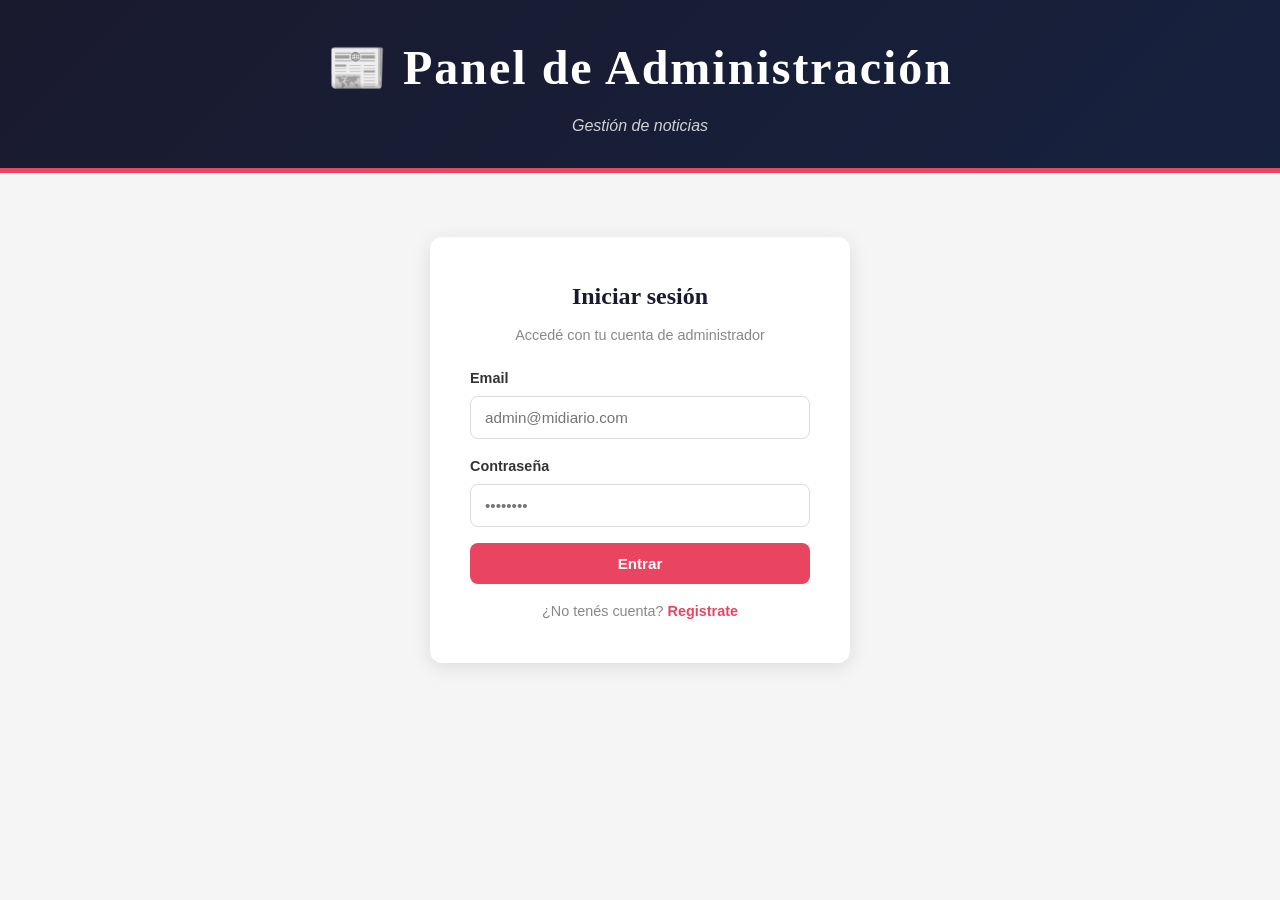
==== admin.html @ c83a58ec "Primer Tes CSJ" ====
<!DOCTYPE html>
<html lang="es">
<head>
    <meta charset="UTF-8">
    <meta name="viewport" content="width=device-width, initial-scale=1.0">
    <title>Panel de Administración - Mi Diario Digital</title>

    <link rel="stylesheet" href="css/estilo.css">
</head>
<body>
    <!-- Encabezado -->
    <header class="header">
        <h1>📰 Panel de Administración</h1>
        <p>Gestión de noticias</p>
    </header>

    <div class="container">
        <!-- ===================== LOGIN ===================== -->
        <div id="login-panel" class="auth-panel">
            <h2>Iniciar sesión</h2>
            <p class="auth-subtitulo">Accedé con tu cuenta de administrador</p>

            <div id="login-mensaje" class="mensaje"></div>

            <form id="login-form" novalidate>
                <div class="form-group" id="login-email-grupo">
                    <label for="login-email">Email</label>
                    <input type="email" id="login-email" placeholder="admin@midiario.com">
                    <span class="campo-error">Ingresá un email válido</span>
                </div>
                <div class="form-group" id="login-password-grupo">
                    <label for="login-password">Contraseña</label>
                    <input type="password" id="login-password" placeholder="••••••••">
                    <span class="campo-error">Ingresá tu contraseña</span>
                </div>
                <button type="submit" class="btn btn-primario btn-block">Entrar</button>
            </form>

            <p class="auth-switch">
                ¿No tenés cuenta? <a id="link-registro">Registrate</a>
            </p>
        </div>

        <!-- ===================== REGISTRO ===================== -->
        <div id="registro-panel" class="auth-panel" style="display: none;">
            <h2>Crear cuenta</h2>
            <p class="auth-subtitulo">Registrate como administrador del diario</p>

            <div id="registro-mensaje" class="mensaje"></div>

            <form id="registro-form" novalidate>
                <div class="form-group" id="registro-nombre-grupo">
                    <label for="registro-nombre">Nombre</label>
                    <input type="text" id="registro-nombre" placeholder="Tu nombre completo">
                    <span class="campo-error">Ingresá tu nombre</span>
                </div>
                <div class="form-group" id="registro-email-grupo">
                    <label for="registro-email">Email</label>
                    <input type="email" id="registro-email" placeholder="admin@midiario.com">
                    <span class="campo-error">Ingresá un email válido</span>
                </div>
                <div class="form-group" id="registro-password-grupo">
                    <label for="registro-password">Contraseña</label>
                    <input type="password" id="registro-password" placeholder="Mínimo 6 caracteres">
                    <span class="campo-error">La contraseña debe tener al menos 6 caracteres</span>
                </div>
                <button type="submit" class="btn btn-primario btn-block">Registrarme</button>
            </form>

            <p class="auth-switch">
                ¿Ya tenés cuenta? <a id="link-login">Iniciar sesión</a>
            </p>
        </div>

        <!-- ===================== PANEL ADMIN ===================== -->
        <div id="admin-panel" style="display: none;">
            <!-- Barra superior: usuario y acciones -->
            <div class="admin-toolbar">
                <div>
                    <h2>Noticias</h2>
                    <p class="admin-usuario">👤 Conectado como: <strong id="nombre-usuario">Administrador</strong></p>
                </div>
                <div class="acciones">
                    <button id="btn-nueva" class="btn btn-primario">➕ Nueva noticia</button>
                    <button id="btn-cerrar-sesion" class="btn btn-secundario">🚪 Cerrar sesión</button>
                </div>
            </div>

            <div id="admin-mensaje" class="mensaje"></div>

            <!-- Formulario para crear/editar noticias -->
            <div id="form-noticia-wrap" style="display: none;">
                <form id="form-noticia" class="form-noticia" novalidate>
                    <h3 id="form-titulo">Nueva noticia</h3>
                    <input type="hidden" id="noticia-id">

                    <div class="form-group" id="noticia-titulo-grupo">
                        <label for="noticia-titulo">Título *</label>
                        <input type="text" id="noticia-titulo" placeholder="Título de la noticia">
                        <span class="campo-error">El título es obligatorio</span>
                    </div>

                    <div class="form-group">
                        <label for="noticia-subtitulo">Subtítulo</label>
                        <input type="text" id="noticia-subtitulo" placeholder="Breve descripción">
                    </div>

                    <div class="form-group">
                        <label for="noticia-contenido">Contenido</label>
                        <textarea id="noticia-contenido" rows="6" placeholder="Cuerpo de la noticia..."></textarea>
                    </div>

                    <div class="form-group" id="noticia-categoria-grupo">
                        <label for="noticia-categoria">Categoría *</label>
                        <select id="noticia-categoria">
                            <option value="">Seleccionar...</option>
                            <option value="Local">Local</option>
                            <option value="Nacional">Nacional</option>
                            <option value="Deportes">Deportes</option>
                            <option value="Cultura">Cultura</option>
                            <option value="Economía">Economía</option>
                            <option value="Tecnología">Tecnología</option>
                        </select>
                        <span class="campo-error">Seleccioná una categoría</span>
                    </div>

                    <div class="form-group" id="noticia-autor-grupo">
                        <label for="noticia-autor">Autor *</label>
                        <input type="text" id="noticia-autor" placeholder="Nombre del autor">
                        <span class="campo-error">El autor es obligatorio</span>
                    </div>

                    <div class="form-group">
                        <label for="noticia-imagen">URL de imagen</label>
                        <input type="url" id="noticia-imagen" placeholder="https://ejemplo.com/imagen.jpg">
                    </div>

                    <div class="form-group checkbox">
                        <input type="checkbox" id="noticia-destacado">
                        <label for="noticia-destacado">⭐ Destacada (aparece primero en portada)</label>
                    </div>

                    <div class="form-acciones">
                        <button type="submit" class="btn btn-primario">💾 Guardar</button>
                        <button type="button" id="btn-cancelar" class="btn btn-secundario">Cancelar</button>
                    </div>
                </form>
            </div>

            <!-- Tabla de noticias -->
            <div class="tabla-wrap">
                <table class="tabla-noticias">
                    <thead>
                        <tr>
                            <th>Título</th>
                            <th>Categoría</th>
                            <th>Autor</th>
                            <th>Fecha</th>
                            <th>Acciones</th>
                        </tr>
                    </thead>
                    <tbody id="tabla-body"></tbody>
                </table>
            </div>
        </div>
    </div>

    <!-- Scripts -->
    <script src="js/config.js"></script>
    <script src="js/supabase.js"></script>
    <script src="js/auth.js"></script>
    <script src="js/noticias.js"></script>
    <script>
        document.addEventListener('DOMContentLoaded', function() {
            const loginPanel = document.getElementById('login-panel');
            const registroPanel = document.getElementById('registro-panel');
            const adminPanel = document.getElementById('admin-panel');

            /* ==================== UTILIDADES ==================== */

            // Mostrar mensajes en el panel admin
            window.mostrarMensajeAdmin = function(texto, tipo) {
                const mensaje = document.getElementById('admin-mensaje');
                mensaje.textContent = texto;
                mensaje.className = `mensaje mensaje-${tipo} visible`;
                setTimeout(() => mensaje.classList.remove('visible'), 4000);
            };

            // Mostrar mensaje en los paneles de auth
            function mostrarMensajeAuth(idMensaje, texto, tipo) {
                const mensaje = document.getElementById(idMensaje);
                mensaje.textContent = texto;
                mensaje.className = `mensaje mensaje-${tipo} visible`;
            }

            // Validación básica de un grupo de formulario
            function validarCampo(grupoId, condicionValida) {
                const grupo = document.getElementById(grupoId);
                if (condicionValida()) {
                    grupo.classList.remove('invalido');
                    return true;
                }
                grupo.classList.add('invalido');
                return false;
            }

            function esEmailValido(email) {
                return /^[^\s@]+@[^\s@]+\.[^\s@]+$/.test(email);
            }

            /* ==================== SWITCH LOGIN / REGISTRO ==================== */

            function mostrarLogin() {
                loginPanel.style.display = 'block';
                registroPanel.style.display = 'none';
            }

            function mostrarRegistro() {
                loginPanel.style.display = 'none';
                registroPanel.style.display = 'block';
            }

            document.getElementById('link-registro').addEventListener('click', mostrarRegistro);
            document.getElementById('link-login').addEventListener('click', mostrarLogin);

            /* ==================== MOSTRAR PANEL SEGÚN SESIÓN ==================== */

            function mostrarPanelCorrecto() {
                if (verificarSesion()) {
                    loginPanel.style.display = 'none';
                    registroPanel.style.display = 'none';
                    adminPanel.style.display = 'block';
                    document.getElementById('nombre-usuario').textContent = nombreUsuario();
                    cargarNoticiasAdmin();
                } else {
                    loginPanel.style.display = 'block';
                    registroPanel.style.display = 'none';
                    adminPanel.style.display = 'none';
                }
            }

            /* ==================== LOGIN ==================== */

            document.getElementById('login-form').addEventListener('submit', async function(e) {
                e.preventDefault();

                const email = document.getElementById('login-email').value.trim();
                const password = document.getElementById('login-password').value;

                const emailOk = validarCampo('login-email-grupo', () => esEmailValido(email));
                const passOk = validarCampo('login-password-grupo', () => password.length > 0);

                if (!emailOk || !passOk) return;

                try {
                    await iniciarSesion(email, password);
                    mostrarPanelCorrecto();
                } catch (error) {
                    mostrarMensajeAuth('login-mensaje', '❌ ' + error.message, 'error');
                }
            });

            /* ==================== REGISTRO ==================== */

            document.getElementById('registro-form').addEventListener('submit', async function(e) {
                e.preventDefault();

                const nombre = document.getElementById('registro-nombre').value.trim();
                const email = document.getElementById('registro-email').value.trim();
                const password = document.getElementById('registro-password').value;

                const nombreOk = validarCampo('registro-nombre-grupo', () => nombre.length >= 3);
                const emailOk = validarCampo('registro-email-grupo', () => esEmailValido(email));
                const passOk = validarCampo('registro-password-grupo', () => password.length >= 6);

                if (!nombreOk || !emailOk || !passOk) return;

                try {
                    await registrarUsuario(email, password, nombre);
                    mostrarMensajeAuth(
                        'registro-mensaje',
                        '✅ Cuenta creada. Revisá tu email para confirmar el registro y luego iniciá sesión.',
                        'exito'
                    );
                    document.getElementById('registro-form').reset();
                } catch (error) {
                    mostrarMensajeAuth('registro-mensaje', '❌ ' + error.message, 'error');
                }
            });

            /* ==================== CERRAR SESIÓN ==================== */

            document.getElementById('btn-cerrar-sesion').addEventListener('click', function() {
                cerrarSesion();
            });

            /* ==================== FORMULARIO DE NOTICIA ==================== */

            // Abrir formulario para nueva noticia (vacío)
            document.getElementById('btn-nueva').addEventListener('click', function() {
                limpiarFormularioNoticia();
                document.getElementById('form-noticia-wrap').style.display = 'block';
                document.getElementById('noticia-titulo').focus();
            });

            // Cancelar edición
            document.getElementById('btn-cancelar').addEventListener('click', function() {
                document.getElementById('form-noticia-wrap').style.display = 'none';
            });

            // Guardar (crear o actualizar) con validación
            document.getElementById('form-noticia').addEventListener('submit', async function(e) {
                e.preventDefault();

                const titulo = document.getElementById('noticia-titulo').value.trim();
                const categoria = document.getElementById('noticia-categoria').value;
                const autor = document.getElementById('noticia-autor').value.trim();

                const tituloOk = validarCampo('noticia-titulo-grupo', () => titulo.length > 0);
                const categoriaOk = validarCampo('noticia-categoria-grupo', () => categoria !== '');
                const autorOk = validarCampo('noticia-autor-grupo', () => autor.length > 0);

                if (!tituloOk || !categoriaOk || !autorOk) return;

                const id = document.getElementById('noticia-id').value;
                const datos = {
                    titulo,
                    subtitulo: document.getElementById('noticia-subtitulo').value.trim(),
                    contenido: document.getElementById('noticia-contenido').value.trim(),
                    categoria,
                    autor,
                    imagen_url: document.getElementById('noticia-imagen').value.trim(),
                    destacado: document.getElementById('noticia-destacado').checked
                };

                try {
                    if (id) {
                        await actualizarNoticia(id, datos);
                        mostrarMensajeAdmin('Noticia actualizada correctamente ✅', 'exito');
                    } else {
                        await crearNoticia(datos);
                        mostrarMensajeAdmin('Noticia creada correctamente ✅', 'exito');
                    }
                    document.getElementById('form-noticia-wrap').style.display = 'none';
                    cargarNoticiasAdmin();
                } catch (error) {
                    mostrarMensajeAdmin('❌ ' + error.message, 'error');
                }
            });

            /* ==================== INICIO ==================== */

            mostrarPanelCorrecto();
        });
    </script>
</body>
</html>
---- css/estilo.css ----
/* ============================================
   DIARIO DIGITAL - ESTILOS PRINCIPALES
   Diseño mobile first: base = mobile, luego media queries para tablet y desktop
   Colores: #1a1a2e (oscuro), #e94560 (rojo/acento)
   Tipografía: 'Georgia' para títulos, 'Segoe UI' para textos
   ============================================ */

/* ---------- Reset y variables ---------- */
:root {
    --color-oscuro: #1a1a2e;
    --color-oscuro-2: #16213e;
    --color-acento: #e94560;
    --color-fondo: #f5f5f5;
    --color-texto: #333;
    --color-texto-suave: #888;
    --color-blanco: #ffffff;
    --sombra: 0 4px 20px rgba(0, 0, 0, 0.1);
    --radio: 12px;
}

* {
    margin: 0;
    padding: 0;
    box-sizing: border-box;
}

body {
    font-family: 'Segoe UI', Tahoma, Geneva, Verdana, sans-serif;
    background-color: var(--color-fondo);
    color: var(--color-texto);
    line-height: 1.6;
}

h1, h2, h3, h4 {
    font-family: 'Georgia', 'Times New Roman', serif;
}

img {
    max-width: 100%;
    display: block;
}

/* ---------- Encabezado ---------- */
.header {
    background: linear-gradient(135deg, var(--color-oscuro) 0%, var(--color-oscuro-2) 100%);
    color: var(--color-blanco);
    padding: 25px 16px;
    text-align: center;
    border-bottom: 5px solid var(--color-acento);
}

.header h1 {
    font-size: 1.8rem;
    font-weight: 700;
    letter-spacing: 2px;
    margin-bottom: 6px;
}

.header p {
    font-size: 1rem;
    opacity: 0.8;
    font-style: italic;
}

/* ---------- Contenedor principal ---------- */
.container {
    max-width: 1200px;
    margin: 0 auto;
    padding: 16px;
}

/* ---------- Grid de noticias (1 columna en mobile) ---------- */
.noticias-grid {
    display: grid;
    grid-template-columns: 1fr;
    gap: 20px;
    margin-top: 20px;
}

/* ---------- Tarjeta de noticia ---------- */
.noticia-card {
    background: var(--color-blanco);
    border-radius: var(--radio);
    overflow: hidden;
    box-shadow: var(--sombra);
    transition: transform 0.3s ease, box-shadow 0.3s ease;
    cursor: pointer;
}

.noticia-card:hover {
    transform: translateY(-5px);
    box-shadow: 0 8px 30px rgba(0, 0, 0, 0.15);
}

/* Noticia destacada */
.noticia-card.destacado {
    border: 2px solid var(--color-acento);
}

.noticia-imagen {
    width: 100%;
    height: 200px;
    object-fit: cover;
    background-color: #e9ecef;
}

.noticia-contenido {
    padding: 16px;
}

.noticia-categoria {
    display: inline-block;
    background: var(--color-acento);
    color: var(--color-blanco);
    padding: 4px 12px;
    border-radius: 20px;
    font-size: 0.75rem;
    font-weight: 600;
    text-transform: uppercase;
    letter-spacing: 1px;
    margin-bottom: 10px;
}

.noticia-badge-destacado {
    display: inline-block;
    background: #ffc107;
    color: var(--color-oscuro);
    padding: 4px 12px;
    border-radius: 20px;
    font-size: 0.75rem;
    font-weight: 700;
    text-transform: uppercase;
    letter-spacing: 1px;
    margin-bottom: 10px;
    margin-left: 6px;
}

.noticia-titulo {
    font-family: 'Georgia', 'Times New Roman', serif;
    font-size: 1.3rem;
    font-weight: 700;
    margin-bottom: 8px;
    color: var(--color-oscuro);
}

.noticia-subtitulo {
    color: #666;
    font-size: 0.9rem;
    margin-bottom: 12px;
    font-style: italic;
}

.noticia-metadata {
    display: flex;
    justify-content: space-between;
    align-items: center;
    font-size: 0.8rem;
    color: var(--color-texto-suave);
    border-top: 1px solid #eee;
    padding-top: 12px;
}

.noticia-autor {
    font-weight: 600;
    color: var(--color-acento);
}

.noticia-fecha {
    font-style: italic;
}

/* ---------- Estados: carga, error, vacío ---------- */
.loading {
    text-align: center;
    padding: 40px 16px;
    font-size: 1.1rem;
    color: var(--color-texto-suave);
}

.loading::after {
    content: '...';
    animation: dots 1.5s steps(4, end) infinite;
}

@keyframes dots {
    0% { content: ''; }
    25% { content: '.'; }
    50% { content: '..'; }
    75% { content: '...'; }
}

.error {
    text-align: center;
    padding: 40px 16px;
    color: #dc3545;
    font-size: 1rem;
}

.sin-noticias {
    text-align: center;
    padding: 40px 16px;
    color: var(--color-texto-suave);
    font-size: 1.1rem;
}

/* ============================================
   PANEL DE ADMINISTRACIÓN
   ============================================ */

/* ---------- Tarjetas de autenticación (login/registro) ---------- */
.auth-panel {
    max-width: 420px;
    margin: 40px auto;
    background: var(--color-blanco);
    border-radius: var(--radio);
    padding: 28px 20px;
    box-shadow: var(--sombra);
}

.auth-panel h2 {
    color: var(--color-oscuro);
    margin-bottom: 8px;
    text-align: center;
}

.auth-panel .auth-subtitulo {
    color: var(--color-texto-suave);
    text-align: center;
    margin-bottom: 20px;
    font-size: 0.9rem;
}

.auth-switch {
    text-align: center;
    margin-top: 16px;
    font-size: 0.9rem;
    color: var(--color-texto-suave);
}

.auth-switch a {
    color: var(--color-acento);
    font-weight: 600;
    text-decoration: none;
    cursor: pointer;
}

.auth-switch a:hover {
    text-decoration: underline;
}

/* ---------- Formularios ---------- */
.form-group {
    margin-bottom: 16px;
}

.form-group label {
    display: block;
    font-weight: 600;
    margin-bottom: 6px;
    color: var(--color-texto);
    font-size: 0.9rem;
}

.form-group input,
.form-group select,
.form-group textarea {
    width: 100%;
    padding: 12px 14px;
    border: 1px solid #ddd;
    border-radius: 8px;
    font-family: 'Segoe UI', Tahoma, Geneva, Verdana, sans-serif;
    font-size: 0.95rem;
    background: var(--color-blanco);
}

.form-group input:focus,
.form-group select:focus,
.form-group textarea:focus {
    outline: none;
    border-color: var(--color-acento);
    box-shadow: 0 0 0 3px rgba(233, 69, 96, 0.15);
}

.form-group .campo-error {
    color: #dc3545;
    font-size: 0.8rem;
    margin-top: 4px;
    display: none;
}

.form-group.invalido .campo-error {
    display: block;
}

.form-group.invalido input,
.form-group.invalido select {
    border-color: #dc3545;
}

.form-group.checkbox {
    display: flex;
    align-items: center;
    gap: 8px;
}

.form-group.checkbox input {
    width: auto;
}

.form-group.checkbox label {
    margin-bottom: 0;
}

/* ---------- Botones ---------- */
.btn {
    display: inline-block;
    padding: 12px 24px;
    border: none;
    border-radius: 8px;
    font-family: 'Segoe UI', Tahoma, Geneva, Verdana, sans-serif;
    font-size: 0.95rem;
    font-weight: 600;
    cursor: pointer;
    text-decoration: none;
    transition: opacity 0.3s ease, transform 0.2s ease;
}

.btn:hover {
    opacity: 0.85;
}

.btn:active {
    transform: scale(0.98);
}

.btn-primario {
    background: var(--color-acento);
    color: var(--color-blanco);
}

.btn-secundario {
    background: #e9ecef;
    color: var(--color-texto);
}

.btn-peligro {
    background: #dc3545;
    color: var(--color-blanco);
}

.btn-block {
    width: 100%;
}

/* ---------- Mensajes ---------- */
.mensaje {
    padding: 12px;
    border-radius: 8px;
    margin-bottom: 16px;
    font-size: 0.9rem;
    display: none;
}

.mensaje.visible {
    display: block;
}

.mensaje-error {
    background: #f8d7da;
    color: #721c24;
    border: 1px solid #f5c6cb;
}

.mensaje-exito {
    background: #d4edda;
    color: #155724;
    border: 1px solid #c3e6cb;
}

/* ---------- Barra de acciones del admin ---------- */
.admin-toolbar {
    display: flex;
    flex-direction: column;
    gap: 12px;
    justify-content: space-between;
    align-items: flex-start;
    margin-top: 24px;
    margin-bottom: 16px;
    background: var(--color-blanco);
    border-radius: var(--radio);
    padding: 16px;
    box-shadow: var(--sombra);
}

.admin-toolbar h2 {
    color: var(--color-oscuro);
    font-size: 1.3rem;
}

.admin-usuario {
    color: var(--color-texto-suave);
    font-size: 0.9rem;
}

.admin-usuario strong {
    color: var(--color-acento);
}

.admin-toolbar .acciones {
    display: flex;
    flex-wrap: wrap;
    gap: 10px;
}

/* ---------- Formulario de noticia ---------- */
.form-noticia {
    background: var(--color-blanco);
    border-radius: var(--radio);
    padding: 24px 20px;
    box-shadow: var(--sombra);
    margin-bottom: 24px;
}

.form-noticia h3 {
    color: var(--color-oscuro);
    margin-bottom: 16px;
}

.form-acciones {
    display: flex;
    flex-wrap: wrap;
    gap: 10px;
    margin-top: 20px;
}

/* ---------- Tabla de noticias ---------- */
.tabla-wrap {
    background: var(--color-blanco);
    border-radius: var(--radio);
    box-shadow: var(--sombra);
    overflow-x: auto;
}

.tabla-noticias {
    width: 100%;
    border-collapse: collapse;
    min-width: 640px;
}

.tabla-noticias th,
.tabla-noticias td {
    padding: 12px 14px;
    text-align: left;
    border-bottom: 1px solid #eee;
}

.tabla-noticias th {
    background: var(--color-oscuro);
    color: var(--color-blanco);
    font-size: 0.8rem;
    text-transform: uppercase;
    letter-spacing: 1px;
    font-family: 'Segoe UI', Tahoma, Geneva, Verdana, sans-serif;
}

.tabla-noticias tr:hover {
    background: #f8f9fa;
}

.tabla-noticias td.celda-titulo {
    font-weight: 600;
}

.acciones-boton {
    padding: 6px 12px;
    border: none;
    border-radius: 6px;
    font-size: 0.8rem;
    cursor: pointer;
    margin-right: 5px;
    font-family: 'Segoe UI', Tahoma, Geneva, Verdana, sans-serif;
}

.btn-editar {
    background: #ffc107;
    color: var(--color-texto);
}

.btn-eliminar {
    background: #dc3545;
    color: var(--color-blanco);
}

/* ============================================
   RESPONSIVE - TABLET (≥ 768px)
   ============================================ */
@media (min-width: 768px) {
    .header {
        padding: 30px 20px;
    }

    .header h1 {
        font-size: 2.4rem;
    }

    .container {
        padding: 24px;
    }

    .noticias-grid {
        grid-template-columns: repeat(2, 1fr);
        gap: 24px;
    }

    .admin-toolbar {
        flex-direction: row;
        align-items: center;
    }

    .auth-panel {
        padding: 40px;
    }

    .form-noticia {
        padding: 30px;
    }
}

/* ============================================
   RESPONSIVE - DESKTOP (≥ 1024px)
   ============================================ */
@media (min-width: 1024px) {
    .header h1 {
        font-size: 3rem;
    }

    .noticias-grid {
        grid-template-columns: repeat(3, 1fr);
        gap: 30px;
    }

    .noticia-imagen {
        height: 220px;
    }

    .form-noticia {
        padding: 36px;
    }
}
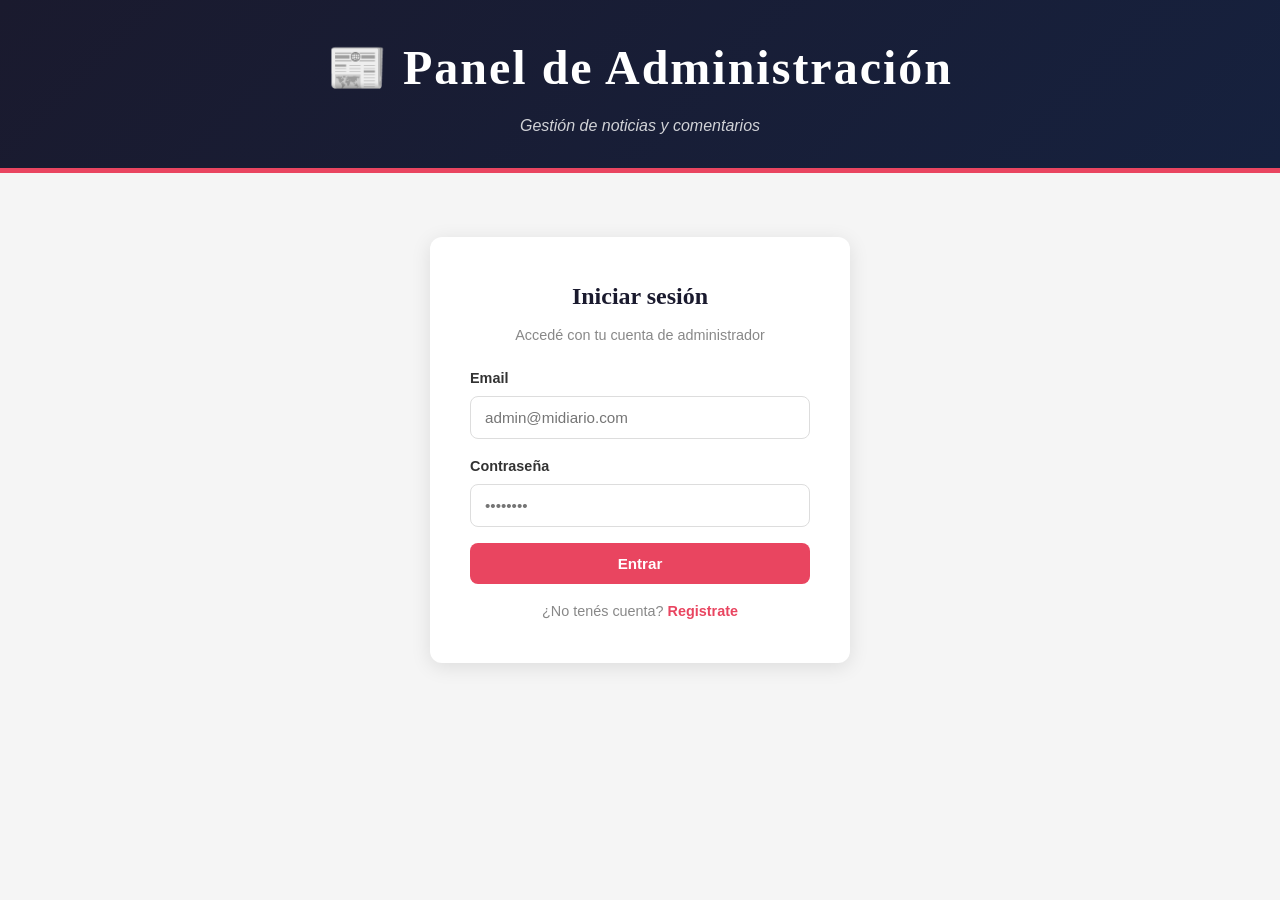
==== commit 36872618: "Agrego subida de imágenes, editor de texto, categorías y comentarios" ====
--- a/admin.html
+++ b/admin.html
@@ -5,13 +5,16 @@
     <meta name="viewport" content="width=device-width, initial-scale=1.0">
     <title>Panel de Administración - Mi Diario Digital</title>
 
+    <!-- Quill.js editor de texto enriquecido -->
+    <link href="https://cdn.quilljs.com/1.3.7/quill.snow.css" rel="stylesheet">
+
     <link rel="stylesheet" href="css/estilo.css">
 </head>
 <body>
     <!-- Encabezado -->
     <header class="header">
         <h1>📰 Panel de Administración</h1>
-        <p>Gestión de noticias</p>
+        <p>Gestión de noticias y comentarios</p>
     </header>
 
     <div class="container">
@@ -105,9 +108,10 @@
                         <input type="text" id="noticia-subtitulo" placeholder="Breve descripción">
                     </div>
 
-                    <div class="form-group">
-                        <label for="noticia-contenido">Contenido</label>
-                        <textarea id="noticia-contenido" rows="6" placeholder="Cuerpo de la noticia..."></textarea>
+                    <!-- Editor de texto enriquecido (Quill.js) -->
+                    <div class="form-group" id="noticia-contenido-grupo">
+                        <label for="editor-quill">Contenido</label>
+                        <div id="editor-quill"></div>
                     </div>
 
                     <div class="form-group" id="noticia-categoria-grupo">
@@ -130,9 +134,14 @@
                         <span class="campo-error">El autor es obligatorio</span>
                     </div>
 
+                    <!-- Subida de imagen a Supabase Storage -->
                     <div class="form-group">
-                        <label for="noticia-imagen">URL de imagen</label>
-                        <input type="url" id="noticia-imagen" placeholder="https://ejemplo.com/imagen.jpg">
+                        <label for="noticia-imagen">Imagen (subir archivo)</label>
+                        <input type="file" id="noticia-imagen" accept="image/*">
+                        <p class="hint">Si no elegís una imagen nueva, se mantiene la actual.</p>
+                        <div class="imagen-preview-wrap" id="imagen-preview-wrap">
+                            <img id="imagen-preview" alt="Vista previa de la imagen">
+                        </div>
                     </div>
 
                     <div class="form-group checkbox">
@@ -162,14 +171,37 @@
                     <tbody id="tabla-body"></tbody>
                 </table>
             </div>
+
+            <!-- Moderación de comentarios -->
+            <div class="admin-seccion">
+                <h3>💬 Moderación de comentarios</h3>
+                <p class="admin-usuario">Los comentarios nuevos quedan pendientes hasta que los apruebes.</p>
+                <div class="tabla-wrap">
+                    <table class="tabla-noticias tabla-comentarios">
+                        <thead>
+                            <tr>
+                                <th>Noticia</th>
+                                <th>Nombre</th>
+                                <th>Comentario</th>
+                                <th>Fecha</th>
+                                <th>Estado</th>
+                                <th>Acciones</th>
+                            </tr>
+                        </thead>
+                        <tbody id="tabla-comentarios"></tbody>
+                    </table>
+                </div>
+            </div>
         </div>
     </div>
 
     <!-- Scripts -->
+    <script src="https://cdn.quilljs.com/1.3.7/quill.js"></script>
     <script src="js/config.js"></script>
     <script src="js/supabase.js"></script>
     <script src="js/auth.js"></script>
     <script src="js/noticias.js"></script>
+    <script src="js/comentarios.js"></script>
     <script>
         document.addEventListener('DOMContentLoaded', function() {
             const loginPanel = document.getElementById('login-panel');
@@ -232,6 +264,7 @@
                     adminPanel.style.display = 'block';
                     document.getElementById('nombre-usuario').textContent = nombreUsuario();
                     cargarNoticiasAdmin();
+                    cargarComentariosAdmin();
                 } else {
                     loginPanel.style.display = 'block';
                     registroPanel.style.display = 'none';
@@ -296,6 +329,22 @@
 
             /* ==================== FORMULARIO DE NOTICIA ==================== */
 
+            // Inicializar el editor de texto enriquecido (Quill)
+            window.quillEditor = new Quill('#editor-quill', {
+                theme: 'snow',
+                placeholder: 'Escribí el cuerpo de la noticia...',
+                modules: {
+                    toolbar: [
+                        [{ 'header': [1, 2, 3, false] }],
+                        ['bold', 'italic', 'underline', 'strike'],
+                        [{ 'list': 'ordered' }, { 'list': 'bullet' }],
+                        [{ 'align': [] }],
+                        ['link', 'blockquote'],
+                        ['clean']
+                    ]
+                }
+            });
+
             // Abrir formulario para nueva noticia (vacío)
             document.getElementById('btn-nueva').addEventListener('click', function() {
                 limpiarFormularioNoticia();
@@ -308,7 +357,19 @@
                 document.getElementById('form-noticia-wrap').style.display = 'none';
             });
 
-            // Guardar (crear o actualizar) con validación
+            // Vista previa al seleccionar un archivo de imagen
+            document.getElementById('noticia-imagen').addEventListener('change', function() {
+                const archivo = this.files && this.files[0] ? this.files[0] : null;
+                window.imagenArchivo = archivo;
+
+                if (archivo) {
+                    setVistaPrevia(URL.createObjectURL(archivo));
+                } else {
+                    setVistaPrevia(window.imagenUrlActual || '');
+                }
+            });
+
+            // Guardar (crear o actualizar) con validación y subida de imagen
             document.getElementById('form-noticia').addEventListener('submit', async function(e) {
                 e.preventDefault();
 
@@ -321,15 +382,27 @@
                 const autorOk = validarCampo('noticia-autor-grupo', () => autor.length > 0);
 
                 if (!tituloOk || !categoriaOk || !autorOk) return;
+
+                // Subir la imagen nueva a Supabase Storage antes de guardar
+                let imagenUrl = window.imagenUrlActual || '';
+                if (window.imagenArchivo) {
+                    try {
+                        mostrarMensajeAdmin('⏳ Subiendo imagen...', 'exito');
+                        imagenUrl = await subirImagen(window.imagenArchivo);
+                    } catch (error) {
+                        mostrarMensajeAdmin('❌ ' + error.message, 'error');
+                        return;
+                    }
+                }
 
                 const id = document.getElementById('noticia-id').value;
                 const datos = {
                     titulo,
                     subtitulo: document.getElementById('noticia-subtitulo').value.trim(),
-                    contenido: document.getElementById('noticia-contenido').value.trim(),
+                    contenido: getContenidoEditor().trim(),
                     categoria,
                     autor,
-                    imagen_url: document.getElementById('noticia-imagen').value.trim(),
+                    imagen_url: imagenUrl,
                     destacado: document.getElementById('noticia-destacado').checked
                 };
 
--- a/css/estilo.css
+++ b/css/estilo.css
@@ -67,6 +67,54 @@
     max-width: 1200px;
     margin: 0 auto;
     padding: 16px;
+}
+
+/* ============================================
+   MENÚ DE CATEGORÍAS (filtros tipo píldora)
+   ============================================ */
+.categorias-menu {
+    display: flex;
+    flex-wrap: nowrap;
+    overflow-x: auto;
+    gap: 8px;
+    padding: 8px 0 12px;
+    -webkit-overflow-scrolling: touch;
+    scrollbar-width: thin;
+}
+
+.categorias-menu::-webkit-scrollbar {
+    height: 6px;
+}
+
+.categorias-menu::-webkit-scrollbar-thumb {
+    background: #ccc;
+    border-radius: 3px;
+}
+
+.btn-pill {
+    flex: 0 0 auto;
+    padding: 8px 18px;
+    border: 1px solid var(--color-acento);
+    border-radius: 999px;
+    background: var(--color-blanco);
+    color: var(--color-acento);
+    font-family: 'Segoe UI', Tahoma, Geneva, Verdana, sans-serif;
+    font-size: 0.85rem;
+    font-weight: 600;
+    cursor: pointer;
+    white-space: nowrap;
+    transition: background 0.3s ease, color 0.3s ease, box-shadow 0.3s ease;
+}
+
+.btn-pill:hover {
+    background: var(--color-acento);
+    color: var(--color-blanco);
+}
+
+.btn-pill.activo {
+    background: var(--color-acento);
+    color: var(--color-blanco);
+    box-shadow: 0 3px 10px rgba(233, 69, 96, 0.4);
 }
 
 /* ---------- Grid de noticias (1 columna en mobile) ---------- */
@@ -169,6 +217,164 @@
     font-style: italic;
 }
 
+/* ============================================
+   MODAL DE DETALLE DE NOTICIA
+   ============================================ */
+.modal-overlay {
+    position: fixed;
+    inset: 0;
+    background: rgba(0, 0, 0, 0.6);
+    display: flex;
+    align-items: flex-start;
+    justify-content: center;
+    padding: 16px;
+    z-index: 1000;
+    overflow-y: auto;
+    backdrop-filter: blur(2px);
+}
+
+.modal-contenido {
+    position: relative;
+    background: var(--color-blanco);
+    border-radius: var(--radio);
+    max-width: 760px;
+    width: 100%;
+    padding: 24px 16px;
+    margin: 24px 0;
+    box-shadow: 0 10px 40px rgba(0, 0, 0, 0.3);
+    animation: modalIn 0.25s ease;
+}
+
+@keyframes modalIn {
+    from { opacity: 0; transform: translateY(-12px); }
+    to { opacity: 1; transform: translateY(0); }
+}
+
+.modal-cerrar {
+    position: absolute;
+    top: 10px;
+    right: 10px;
+    width: 34px;
+    height: 34px;
+    border: none;
+    border-radius: 50%;
+    background: #e9ecef;
+    color: var(--color-texto);
+    font-size: 1rem;
+    cursor: pointer;
+    z-index: 5;
+    transition: background 0.2s ease, transform 0.2s ease;
+}
+
+.modal-cerrar:hover {
+    background: var(--color-acento);
+    color: #fff;
+    transform: rotate(90deg);
+}
+
+/* Detalle de la noticia dentro del modal */
+.detalle-imagen {
+    width: 100%;
+    max-height: 420px;
+    object-fit: cover;
+    border-radius: var(--radio);
+    margin-bottom: 16px;
+}
+
+.detalle h2 {
+    font-size: 1.6rem;
+    color: var(--color-oscuro);
+    margin: 10px 0 8px;
+    line-height: 1.3;
+}
+
+.detalle-subtitulo {
+    color: #666;
+    font-style: italic;
+    margin-bottom: 12px;
+}
+
+.detalle-metadata {
+    display: flex;
+    justify-content: space-between;
+    flex-wrap: wrap;
+    gap: 6px;
+    font-size: 0.85rem;
+    color: var(--color-texto-suave);
+    border-top: 1px solid #eee;
+    border-bottom: 1px solid #eee;
+    padding: 12px 0;
+    margin: 12px 0 20px;
+}
+
+.detalle-contenido {
+    font-size: 1.05rem;
+    line-height: 1.8;
+    color: var(--color-texto);
+    word-wrap: break-word;
+}
+
+.detalle-contenido p { margin-bottom: 14px; }
+.detalle-contenido h1, .detalle-contenido h2, .detalle-contenido h3 { margin: 18px 0 8px; color: var(--color-oscuro); }
+.detalle-contenido ul, .detalle-contenido ol { margin: 0 0 14px 24px; }
+.detalle-contenido a { color: var(--color-acento); }
+.detalle-contenido img { max-width: 100%; height: auto; border-radius: 8px; margin: 12px 0; }
+.detalle-contenido blockquote { border-left: 4px solid var(--color-acento); padding-left: 14px; color: #666; font-style: italic; margin: 14px 0; }
+
+/* ============================================
+   COMENTARIOS
+   ============================================ */
+.comentarios {
+    margin-top: 32px;
+    border-top: 2px solid var(--color-oscuro);
+    padding-top: 20px;
+}
+
+.comentarios h3 {
+    font-size: 1.2rem;
+    margin-bottom: 16px;
+}
+
+.comentario {
+    background: #f8f9fa;
+    border-radius: 10px;
+    padding: 12px 16px;
+    margin-bottom: 12px;
+    border-left: 4px solid var(--color-acento);
+}
+
+.comentario-cabecera {
+    display: flex;
+    justify-content: space-between;
+    flex-wrap: wrap;
+    gap: 4px;
+    margin-bottom: 6px;
+    font-size: 0.85rem;
+    color: var(--color-texto-suave);
+}
+
+.comentario-cabecera strong {
+    color: var(--color-oscuro);
+    font-size: 0.95rem;
+}
+
+.comentario p {
+    margin: 0;
+    font-size: 0.95rem;
+    word-break: break-word;
+}
+
+.sin-comentarios {
+    color: var(--color-texto-suave);
+    font-size: 0.9rem;
+    font-style: italic;
+    margin-bottom: 16px;
+}
+
+#form-comentario {
+    margin-top: 20px;
+}
+
 /* ---------- Estados: carga, error, vacío ---------- */
 .loading {
     text-align: center;
@@ -309,6 +515,50 @@
 
 .form-group.checkbox label {
     margin-bottom: 0;
+}
+
+.hint {
+    font-size: 0.8rem;
+    color: var(--color-texto-suave);
+    margin-top: 6px;
+}
+
+/* Vista previa de la imagen al subir */
+.imagen-preview-wrap {
+    display: none;
+    margin-top: 8px;
+}
+
+.imagen-preview-wrap.visible {
+    display: block;
+}
+
+.imagen-preview-wrap img {
+    max-width: 100%;
+    max-height: 220px;
+    border-radius: 8px;
+    border: 2px dashed #ddd;
+    padding: 4px;
+    object-fit: contain;
+    background: #fafafa;
+}
+
+/* Editor de texto enriquecido (Quill) */
+#editor-quill .ql-container {
+    font-family: 'Segoe UI', Tahoma, Geneva, Verdana, sans-serif;
+    font-size: 0.95rem;
+    border-radius: 0 0 8px 8px;
+    border-color: #ddd;
+}
+
+#editor-quill .ql-editor {
+    min-height: 300px;
+    line-height: 1.7;
+}
+
+#editor-quill .ql-toolbar {
+    border-radius: 8px 8px 0 0;
+    border-color: #ddd;
 }
 
 /* ---------- Botones ---------- */
@@ -478,6 +728,7 @@
     font-size: 0.8rem;
     cursor: pointer;
     margin-right: 5px;
+    margin-bottom: 4px;
     font-family: 'Segoe UI', Tahoma, Geneva, Verdana, sans-serif;
 }
 
@@ -489,6 +740,60 @@
 .btn-eliminar {
     background: #dc3545;
     color: var(--color-blanco);
+}
+
+.btn-aprobar {
+    background: #28a745;
+    color: var(--color-blanco);
+}
+
+/* ---------- Moderación de comentarios ---------- */
+.admin-seccion {
+    background: var(--color-blanco);
+    border-radius: var(--radio);
+    box-shadow: var(--sombra);
+    padding: 20px 16px;
+    margin-top: 24px;
+}
+
+.admin-seccion h3 {
+    color: var(--color-oscuro);
+    margin-bottom: 4px;
+}
+
+.admin-seccion .admin-usuario {
+    margin-bottom: 14px;
+}
+
+.tabla-comentarios {
+    min-width: 820px;
+}
+
+.celda-comentario {
+    max-width: 260px;
+}
+
+.celda-comentario p {
+    margin: 0;
+}
+
+.estado-badge {
+    display: inline-block;
+    padding: 3px 10px;
+    border-radius: 999px;
+    font-size: 0.75rem;
+    font-weight: 600;
+    white-space: nowrap;
+}
+
+.estado-aprobado {
+    background: #d4edda;
+    color: #155724;
+}
+
+.estado-pendiente {
+    background: #fff3cd;
+    color: #856404;
 }
 
 /* ============================================
@@ -507,6 +812,12 @@
         padding: 24px;
     }
 
+    /* Menú de categorías: en tablet/desktop se muestran todas sin scroll */
+    .categorias-menu {
+        flex-wrap: wrap;
+        overflow-x: visible;
+    }
+
     .noticias-grid {
         grid-template-columns: repeat(2, 1fr);
         gap: 24px;
@@ -523,6 +834,14 @@
 
     .form-noticia {
         padding: 30px;
+    }
+
+    .modal-contenido {
+        padding: 32px;
+    }
+
+    .detalle h2 {
+        font-size: 1.9rem;
     }
 }
 
@@ -543,7 +862,23 @@
         height: 220px;
     }
 
+    .noticia-titulo {
+        font-size: 1.4rem;
+    }
+
+    .detalle h2 {
+        font-size: 2.1rem;
+    }
+
+    .detalle-contenido {
+        font-size: 1.1rem;
+    }
+
     .form-noticia {
         padding: 36px;
     }
-}
+
+    .admin-seccion {
+        padding: 24px;
+    }
+}
